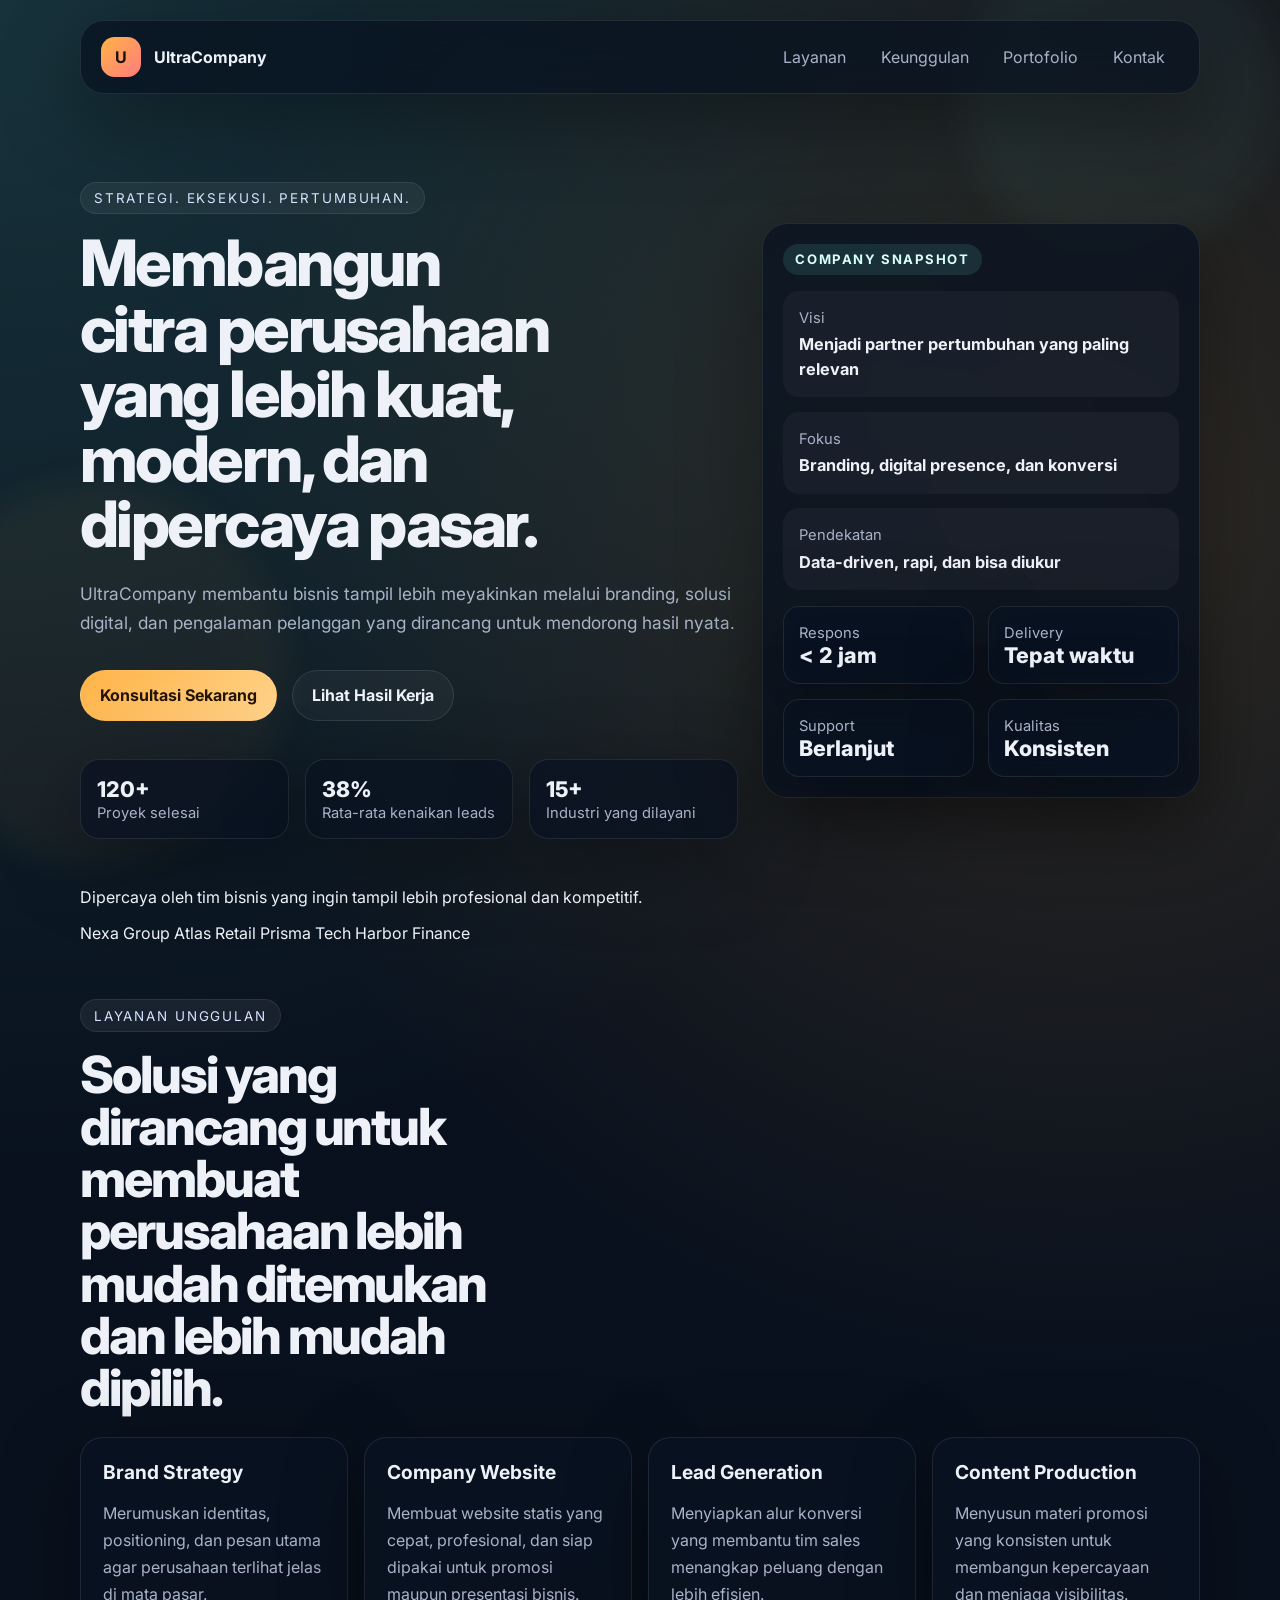
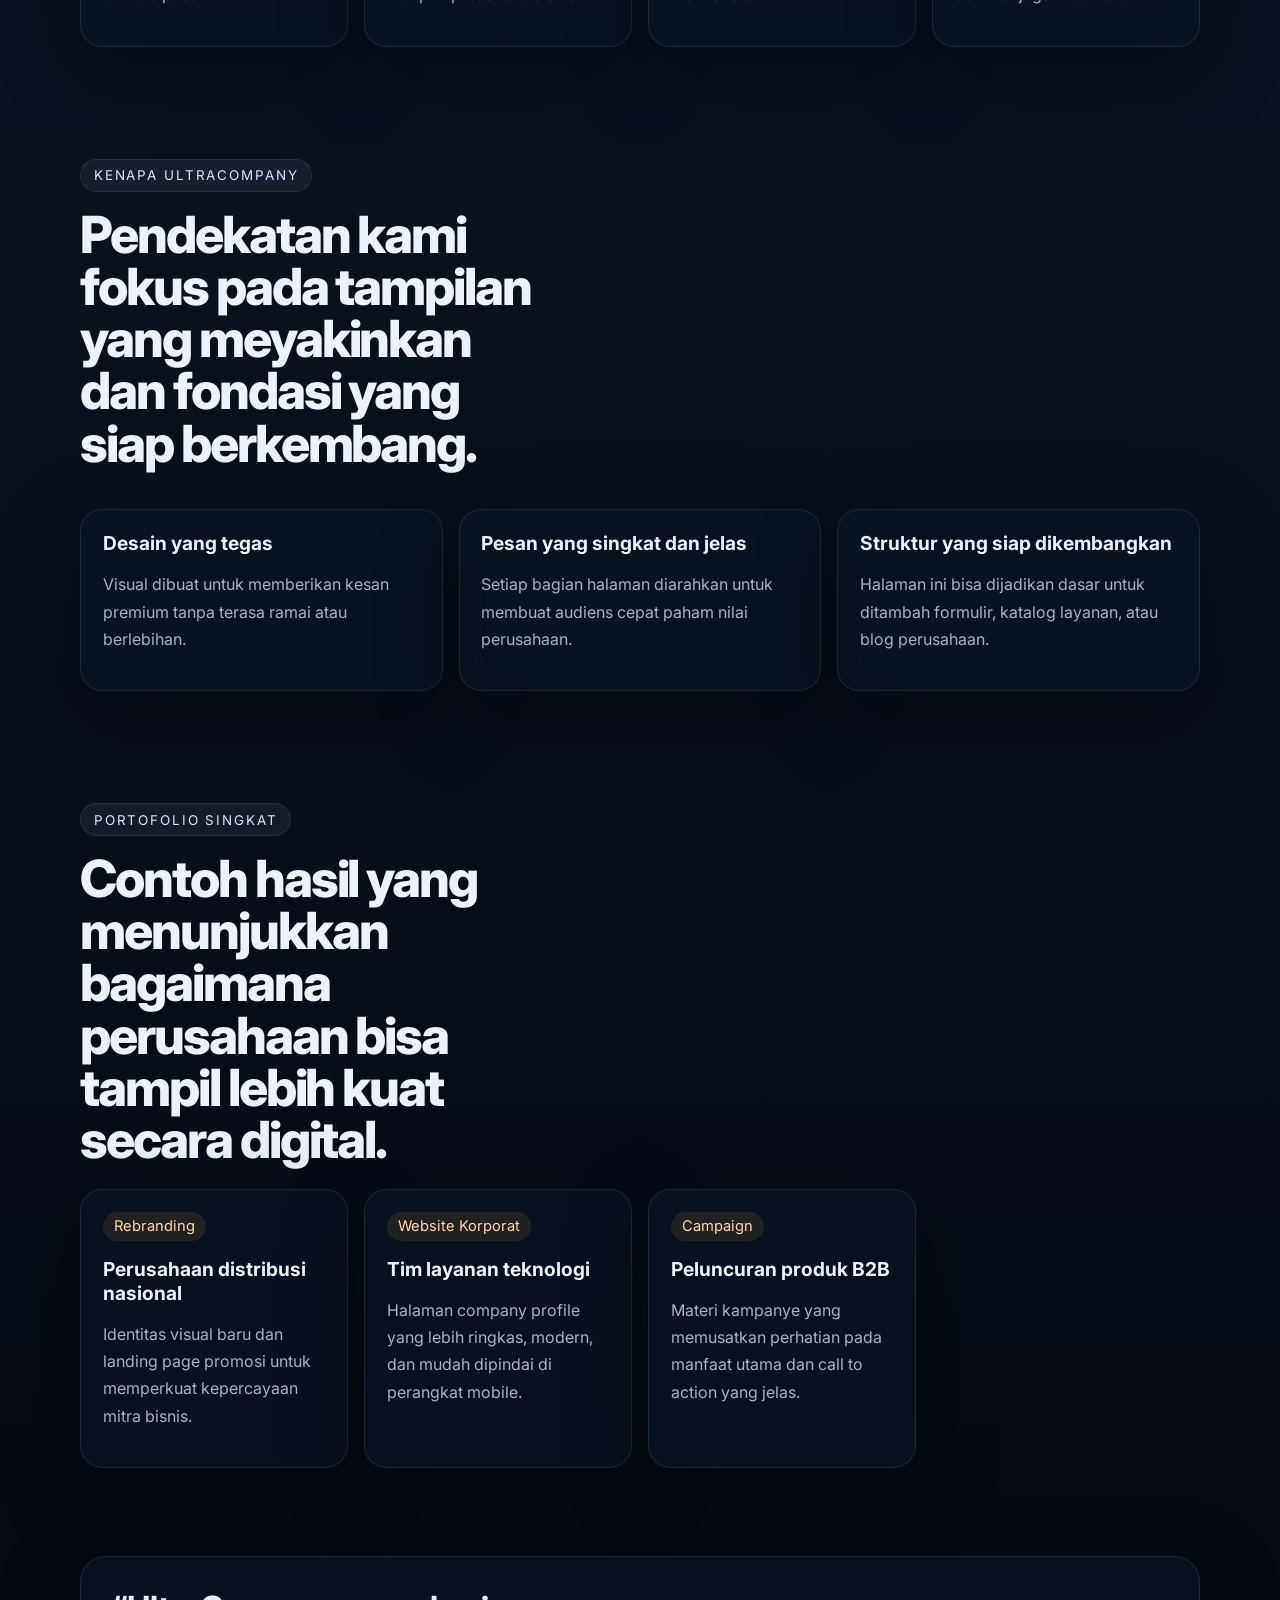
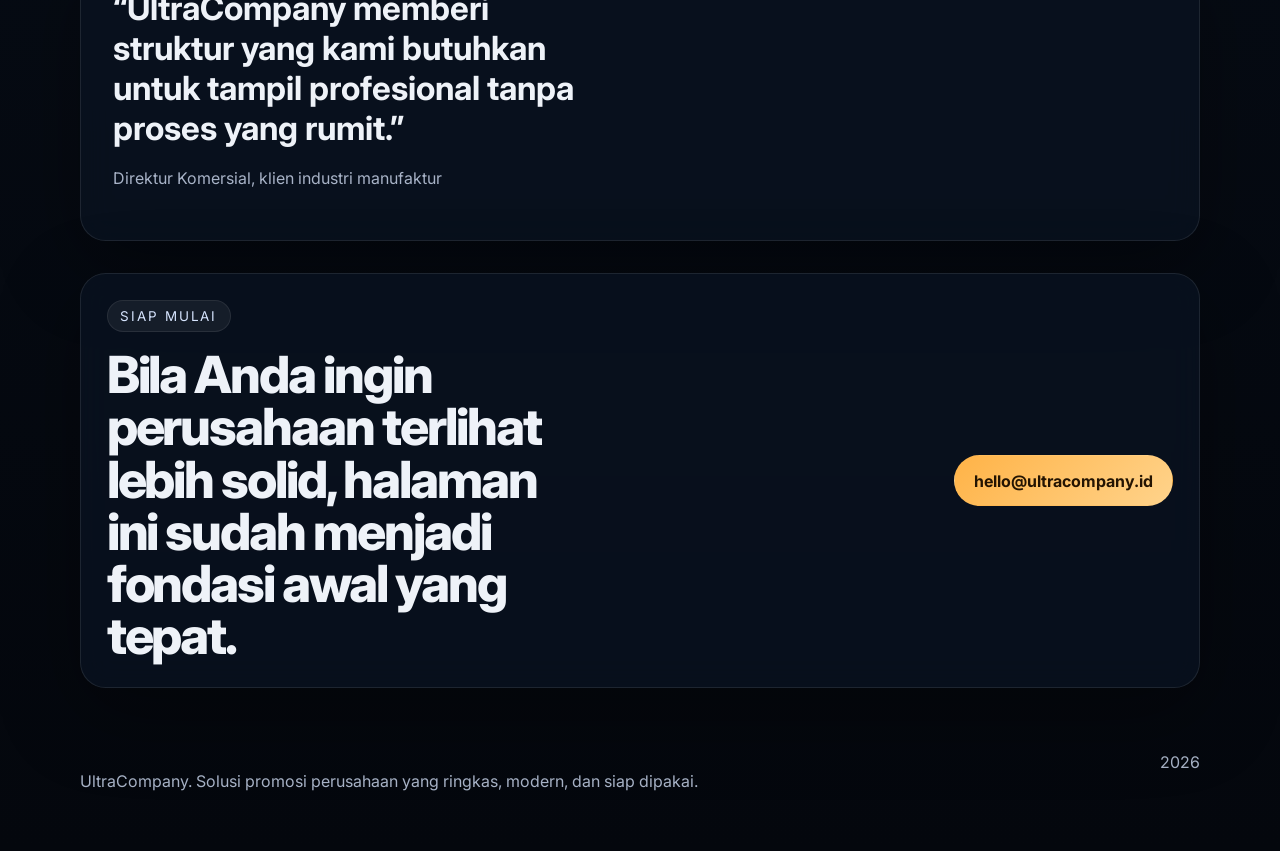
==== html/index.html @ f1da0d90 "web ultra" ====
<!doctype html>
<html lang="id">
<head>
  <meta charset="utf-8">
  <meta name="viewport" content="width=device-width, initial-scale=1">
  <meta name="description" content="UltraCompany adalah mitra strategis untuk solusi bisnis modern, branding, teknologi, dan pertumbuhan perusahaan.">
  <title>UltraCompany | Solusi untuk Perusahaan yang Ingin Bertumbuh</title>
  <link rel="preconnect" href="https://fonts.googleapis.com">
  <link rel="preconnect" href="https://fonts.gstatic.com" crossorigin>
    <link href="https://fonts.googleapis.com/css2?family=Inter:wght@400;500;600;700;800;900&display=swap" rel="stylesheet">
  <link rel="stylesheet" href="../css/style.css">
</head>
<body>
  <div class="backdrop backdrop-a" aria-hidden="true"></div>
  <div class="backdrop backdrop-b" aria-hidden="true"></div>

  <header class="topbar">
    <a class="brand" href="#beranda" aria-label="UltraCompany beranda">
      <span class="brand-mark">U</span>
      <span class="brand-text">UltraCompany</span>
    </a>

    <nav class="nav" aria-label="Navigasi utama">
      <a href="#layanan">Layanan</a>
      <a href="#keunggulan">Keunggulan</a>
      <a href="#portofolio">Portofolio</a>
      <a href="#kontak">Kontak</a>
    </nav>
  </header>

  <main id="beranda">
    <section class="hero section-shell">
      <div class="hero-copy reveal">
        <span class="eyebrow">Strategi. Eksekusi. Pertumbuhan.</span>
        <h1>Membangun citra perusahaan yang lebih kuat, modern, dan dipercaya pasar.</h1>
        <p>
          UltraCompany membantu bisnis tampil lebih meyakinkan melalui branding, solusi digital,
          dan pengalaman pelanggan yang dirancang untuk mendorong hasil nyata.
        </p>

        <div class="hero-actions">
          <a class="btn btn-primary" href="#kontak">Konsultasi Sekarang</a>
          <a class="btn btn-secondary" href="#portofolio">Lihat Hasil Kerja</a>
        </div>

        <div class="stats">
          <div>
            <strong>120+</strong>
            <span>Proyek selesai</span>
          </div>
          <div>
            <strong>38%</strong>
            <span>Rata-rata kenaikan leads</span>
          </div>
          <div>
            <strong>15+</strong>
            <span>Industri yang dilayani</span>
          </div>
        </div>
      </div>

      <aside class="hero-card reveal" aria-label="Ringkasan perusahaan">
        <div class="card-chip">Company Snapshot</div>
        <div class="card-panel">
          <div class="panel-row">
            <span>Visi</span>
            <strong>Menjadi partner pertumbuhan yang paling relevan</strong>
          </div>
          <div class="panel-row">
            <span>Fokus</span>
            <strong>Branding, digital presence, dan konversi</strong>
          </div>
          <div class="panel-row">
            <span>Pendekatan</span>
            <strong>Data-driven, rapi, dan bisa diukur</strong>
          </div>
        </div>

        <div class="mini-grid">
          <div>
            <span>Respons</span>
            <strong>&lt; 2 jam</strong>
          </div>
          <div>
            <span>Delivery</span>
            <strong>Tepat waktu</strong>
          </div>
          <div>
            <span>Support</span>
            <strong>Berlanjut</strong>
          </div>
          <div>
            <span>Kualitas</span>
            <strong>Konsisten</strong>
          </div>
        </div>
      </aside>
    </section>

    <section class="section-shell trust-strip reveal" aria-label="Kepercayaan klien">
      <p>Dipercaya oleh tim bisnis yang ingin tampil lebih profesional dan kompetitif.</p>
      <div class="logos">
        <span>Nexa Group</span>
        <span>Atlas Retail</span>
        <span>Prisma Tech</span>
        <span>Harbor Finance</span>
      </div>
    </section>

    <section id="layanan" class="section-shell section-block">
      <div class="section-heading reveal">
        <span class="eyebrow">Layanan Unggulan</span>
        <h2>Solusi yang dirancang untuk membuat perusahaan lebih mudah ditemukan dan lebih mudah dipilih.</h2>
      </div>

      <div class="service-grid">
        <article class="service-card reveal">
          <h3>Brand Strategy</h3>
          <p>Merumuskan identitas, positioning, dan pesan utama agar perusahaan terlihat jelas di mata pasar.</p>
        </article>
        <article class="service-card reveal">
          <h3>Company Website</h3>
          <p>Membuat website statis yang cepat, profesional, dan siap dipakai untuk promosi maupun presentasi bisnis.</p>
        </article>
        <article class="service-card reveal">
          <h3>Lead Generation</h3>
          <p>Menyiapkan alur konversi yang membantu tim sales menangkap peluang dengan lebih efisien.</p>
        </article>
        <article class="service-card reveal">
          <h3>Content Production</h3>
          <p>Menyusun materi promosi yang konsisten untuk membangun kepercayaan dan menjaga visibilitas.</p>
        </article>
      </div>
    </section>

    <section id="keunggulan" class="section-shell section-block split-layout">
      <div class="section-heading reveal">
        <span class="eyebrow">Kenapa UltraCompany</span>
        <h2>Pendekatan kami fokus pada tampilan yang meyakinkan dan fondasi yang siap berkembang.</h2>
      </div>

      <div class="benefits">
        <div class="benefit-item reveal">
          <strong>Desain yang tegas</strong>
          <p>Visual dibuat untuk memberikan kesan premium tanpa terasa ramai atau berlebihan.</p>
        </div>
        <div class="benefit-item reveal">
          <strong>Pesan yang singkat dan jelas</strong>
          <p>Setiap bagian halaman diarahkan untuk membuat audiens cepat paham nilai perusahaan.</p>
        </div>
        <div class="benefit-item reveal">
          <strong>Struktur yang siap dikembangkan</strong>
          <p>Halaman ini bisa dijadikan dasar untuk ditambah formulir, katalog layanan, atau blog perusahaan.</p>
        </div>
      </div>
    </section>

    <section id="portofolio" class="section-shell section-block">
      <div class="section-heading reveal">
        <span class="eyebrow">Portofolio Singkat</span>
        <h2>Contoh hasil yang menunjukkan bagaimana perusahaan bisa tampil lebih kuat secara digital.</h2>
      </div>

      <div class="portfolio-grid">
        <article class="portfolio-card reveal">
          <span class="portfolio-tag">Rebranding</span>
          <h3>Perusahaan distribusi nasional</h3>
          <p>Identitas visual baru dan landing page promosi untuk memperkuat kepercayaan mitra bisnis.</p>
        </article>
        <article class="portfolio-card reveal">
          <span class="portfolio-tag">Website Korporat</span>
          <h3>Tim layanan teknologi</h3>
          <p>Halaman company profile yang lebih ringkas, modern, dan mudah dipindai di perangkat mobile.</p>
        </article>
        <article class="portfolio-card reveal">
          <span class="portfolio-tag">Campaign</span>
          <h3>Peluncuran produk B2B</h3>
          <p>Materi kampanye yang memusatkan perhatian pada manfaat utama dan call to action yang jelas.</p>
        </article>
      </div>
    </section>

    <section class="section-shell quote-block reveal">
      <blockquote>
        “UltraCompany memberi struktur yang kami butuhkan untuk tampil profesional tanpa proses yang rumit.”
      </blockquote>
      <p>Direktur Komersial, klien industri manufaktur</p>
    </section>

    <section id="kontak" class="section-shell section-block contact-block reveal">
      <div>
        <span class="eyebrow">Siap Mulai</span>
        <h2>Bila Anda ingin perusahaan terlihat lebih solid, halaman ini sudah menjadi fondasi awal yang tepat.</h2>
      </div>

      <a class="btn btn-primary" href="mailto:hello@ultracompany.id">hello@ultracompany.id</a>
    </section>
  </main>

  <footer class="footer section-shell">
    <p>UltraCompany. Solusi promosi perusahaan yang ringkas, modern, dan siap dipakai.</p>
    <span>2026</span>
  </footer>
</body>
</html>
---- css/style.css ----
:root {
  --bg: #08111f;
  --bg-soft: #0f1a2d;
  --panel: rgba(9, 18, 32, 0.78);
  --panel-border: rgba(255, 255, 255, 0.09);
  --text: #eef2f8;
  --muted: #a8b3c7;
  --accent: #ffb347;
  --accent-2: #6ee7d8;
  --shadow: 0 24px 80px rgba(0, 0, 0, 0.35);
}

* {
  box-sizing: border-box;
}

html {
  scroll-behavior: smooth;
}

body {
  margin: 0;
  font-family: "Inter", system-ui, -apple-system, BlinkMacSystemFont, "Segoe UI", sans-serif;
  background:
    radial-gradient(circle at top left, rgba(110, 231, 216, 0.16), transparent 28%),
    radial-gradient(circle at 85% 12%, rgba(255, 179, 71, 0.16), transparent 24%),
    linear-gradient(180deg, #07101d 0%, #09111d 45%, #04070d 100%);
  color: var(--text);
}

a {
  color: inherit;
  text-decoration: none;
}

.backdrop {
  position: fixed;
  inset: auto;
  z-index: -1;
  filter: blur(18px);
  opacity: 0.45;
}

.backdrop-a {
  width: 20rem;
  height: 20rem;
  top: -4rem;
  right: 0;
  background: rgba(110, 231, 216, 0.12);
  border-radius: 50%;
}

.backdrop-b {
  width: 24rem;
  height: 24rem;
  left: -6rem;
  top: 30rem;
  background: rgba(255, 179, 71, 0.12);
  border-radius: 50%;
}

.section-shell {
  width: min(1120px, calc(100% - 2rem));
  margin: 0 auto;
}

.topbar {
  width: min(1120px, calc(100% - 2rem));
  margin: 1.25rem auto 0;
  padding: 1rem 1.25rem;
  display: flex;
  align-items: center;
  justify-content: space-between;
  gap: 1rem;
  border: 1px solid var(--panel-border);
  background: rgba(8, 17, 31, 0.72);
  backdrop-filter: blur(18px);
  border-radius: 1.5rem;
  box-shadow: var(--shadow);
  position: sticky;
  top: 1rem;
  z-index: 20;
}

.brand {
  display: inline-flex;
  align-items: center;
  gap: 0.8rem;
  font-family: inherit;
  font-weight: 700;
}

.brand-mark {
  width: 2.5rem;
  height: 2.5rem;
  display: grid;
  place-items: center;
  border-radius: 0.85rem;
  background: linear-gradient(135deg, var(--accent), #ff7d7d);
  color: #1b1206;
}

.nav {
  display: flex;
  flex-wrap: wrap;
  gap: 0.35rem;
}

.nav a {
  padding: 0.6rem 0.9rem;
  color: var(--muted);
  border-radius: 999px;
}

.nav a:hover,
.nav a:focus-visible {
  background: rgba(255, 255, 255, 0.06);
  color: var(--text);
  outline: none;
}

.hero {
  padding: 5.5rem 0 2rem;
  display: grid;
  grid-template-columns: 1.2fr 0.8fr;
  gap: 1.5rem;
  align-items: center;
}

.hero-copy h1,
.section-heading h2,
.contact-block h2 {
  margin: 0;
  font-family: inherit;
  line-height: 1.02;
  letter-spacing: -0.04em;
  font-weight: 800;
}

.hero-copy h1 {
  font-size: clamp(2.8rem, 5vw, 5.8rem);
  max-width: 11ch;
}

.eyebrow {
  display: inline-block;
  margin-bottom: 1rem;
  padding: 0.45rem 0.8rem;
  border-radius: 999px;
  font-size: 0.84rem;
  letter-spacing: 0.14em;
  text-transform: uppercase;
  color: #d7e5ff;
  background: rgba(255, 255, 255, 0.06);
  border: 1px solid rgba(255, 255, 255, 0.08);
}

.hero-copy p,
.section-heading p,
.service-card p,
.benefit-item p,
.portfolio-card p,
.quote-block p,
.contact-block p,
.footer p {
  color: var(--muted);
  line-height: 1.7;
  font-size: 1rem;
}

.hero-copy p {
  max-width: 60ch;
  font-size: 1.08rem;
  margin: 1.4rem 0 0;
}

.hero-actions {
  display: flex;
  flex-wrap: wrap;
  gap: 0.9rem;
  margin-top: 2rem;
}

.btn {
  display: inline-flex;
  align-items: center;
  justify-content: center;
  min-height: 3.2rem;
  padding: 0.8rem 1.2rem;
  border-radius: 999px;
  border: 1px solid transparent;
  font-weight: 700;
}

.btn-primary {
  background: linear-gradient(135deg, var(--accent), #ffd38b);
  color: #241402;
}

.btn-secondary {
  background: rgba(255, 255, 255, 0.04);
  border-color: rgba(255, 255, 255, 0.1);
}

.stats {
  display: grid;
  grid-template-columns: repeat(3, minmax(0, 1fr));
  gap: 1rem;
  margin-top: 2.4rem;
}

.stats div,
.mini-grid div,
.service-card,
.benefit-item,
.portfolio-card,
.hero-card,
.quote-block,
.contact-block {
  border: 1px solid var(--panel-border);
  background: var(--panel);
  box-shadow: var(--shadow);
  backdrop-filter: blur(16px);
}

.stats div {
  padding: 1rem;
  border-radius: 1.2rem;
}

.stats strong,
.mini-grid strong {
  display: block;
  font-size: 1.35rem;
  font-family: inherit;
  font-weight: 800;
}

.stats span,
.mini-grid span,
.panel-row span,
.portfolio-tag {
  color: var(--muted);
  font-size: 0.92rem;
}

.hero-card {
  padding: 1.25rem;
  border-radius: 1.6rem;
}

.card-chip {
  display: inline-flex;
  margin-bottom: 1rem;
  padding: 0.45rem 0.8rem;
  border-radius: 999px;
  background: rgba(110, 231, 216, 0.12);
  color: #d9fffa;
  font-size: 0.82rem;
  font-weight: 700;
  text-transform: uppercase;
  letter-spacing: 0.12em;
}

.card-panel {
  display: grid;
  gap: 0.9rem;
}

.panel-row {
  padding: 1rem;
  border-radius: 1rem;
  background: rgba(255, 255, 255, 0.04);
}

.panel-row strong {
  display: block;
  margin-top: 0.35rem;
  font-size: 1.02rem;
  line-height: 1.5;
}

.mini-grid {
  margin-top: 1rem;
  display: grid;
  grid-template-columns: repeat(2, minmax(0, 1fr));
  gap: 0.9rem;
}

.mini-grid div {
  padding: 0.95rem;
  border-radius: 1rem;
}

.section-block {
  padding: 3.5rem 0;
}

.section-heading {
  max-width: 58rem;
  margin-bottom: 1.5rem;
}

.section-heading h2,
.contact-block h2 {
  font-size: clamp(2rem, 4vw, 3.4rem);
  max-width: 14ch;
}

.service-grid,
.portfolio-grid {
  display: grid;
  grid-template-columns: repeat(4, minmax(0, 1fr));
  gap: 1rem;
}

.service-card,
.benefit-item,
.portfolio-card {
  padding: 1.35rem;
  border-radius: 1.4rem;
}

.service-card h3,
.benefit-item strong,
.portfolio-card h3 {
  margin: 0 0 0.75rem;
  font-family: inherit;
  font-size: 1.2rem;
  font-weight: 700;
}

.split-layout {
  display: grid;
  gap: 1rem;
}

.benefits {
  display: grid;
  grid-template-columns: repeat(3, minmax(0, 1fr));
  gap: 1rem;
}

.quote-block {
  padding: 2rem;
  border-radius: 1.6rem;
  margin: 2rem auto;
}

.quote-block blockquote {
  margin: 0;
  font-family: inherit;
  font-size: clamp(1.5rem, 2.6vw, 2.5rem);
  line-height: 1.2;
  max-width: 22ch;
  font-weight: 700;
}

.portfolio-tag {
  display: inline-flex;
  margin-bottom: 1rem;
  padding: 0.35rem 0.7rem;
  border-radius: 999px;
  background: rgba(255, 179, 71, 0.1);
  color: #ffd9a4;
}

.contact-block {
  margin: 2rem auto 4rem;
  padding: 1.6rem;
  border-radius: 1.6rem;
  display: flex;
  align-items: center;
  justify-content: space-between;
  gap: 1rem;
}

.footer {
  padding: 0 0 2.5rem;
  display: flex;
  justify-content: space-between;
  gap: 1rem;
  color: var(--muted);
}

.reveal {
  animation: rise 0.7s ease both;
}

.reveal:nth-child(2) {
  animation-delay: 0.08s;
}

.reveal:nth-child(3) {
  animation-delay: 0.16s;
}

.reveal:nth-child(4) {
  animation-delay: 0.24s;
}

@keyframes rise {
  from {
    opacity: 0;
    transform: translateY(18px);
  }
  to {
    opacity: 1;
    transform: translateY(0);
  }
}

@media (max-width: 960px) {
  .hero,
  .service-grid,
  .benefits,
  .portfolio-grid,
  .contact-block,
  .footer {
    grid-template-columns: 1fr;
  }

  .hero,
  .contact-block,
  .footer {
    display: grid;
  }

  .service-grid,
  .portfolio-grid,
  .benefits {
    grid-template-columns: repeat(2, minmax(0, 1fr));
  }

  .hero {
    padding-top: 4rem;
  }

  .topbar {
    position: static;
    flex-direction: column;
    align-items: flex-start;
  }
}

@media (max-width: 680px) {
  .hero-copy h1 {
    font-size: clamp(2.5rem, 11vw, 3.4rem);
    max-width: 12ch;
  }

  .section-shell,
  .topbar {
    width: min(100% - 1rem, 1120px);
  }

  .service-grid,
  .portfolio-grid,
  .benefits,
  .stats,
  .mini-grid {
    grid-template-columns: 1fr;
  }

  .nav {
    gap: 0.2rem;
  }

  .nav a {
    padding: 0.5rem 0.75rem;
  }

  .contact-block {
    text-align: left;
  }

  .footer {
    margin-bottom: 1rem;
  }
}
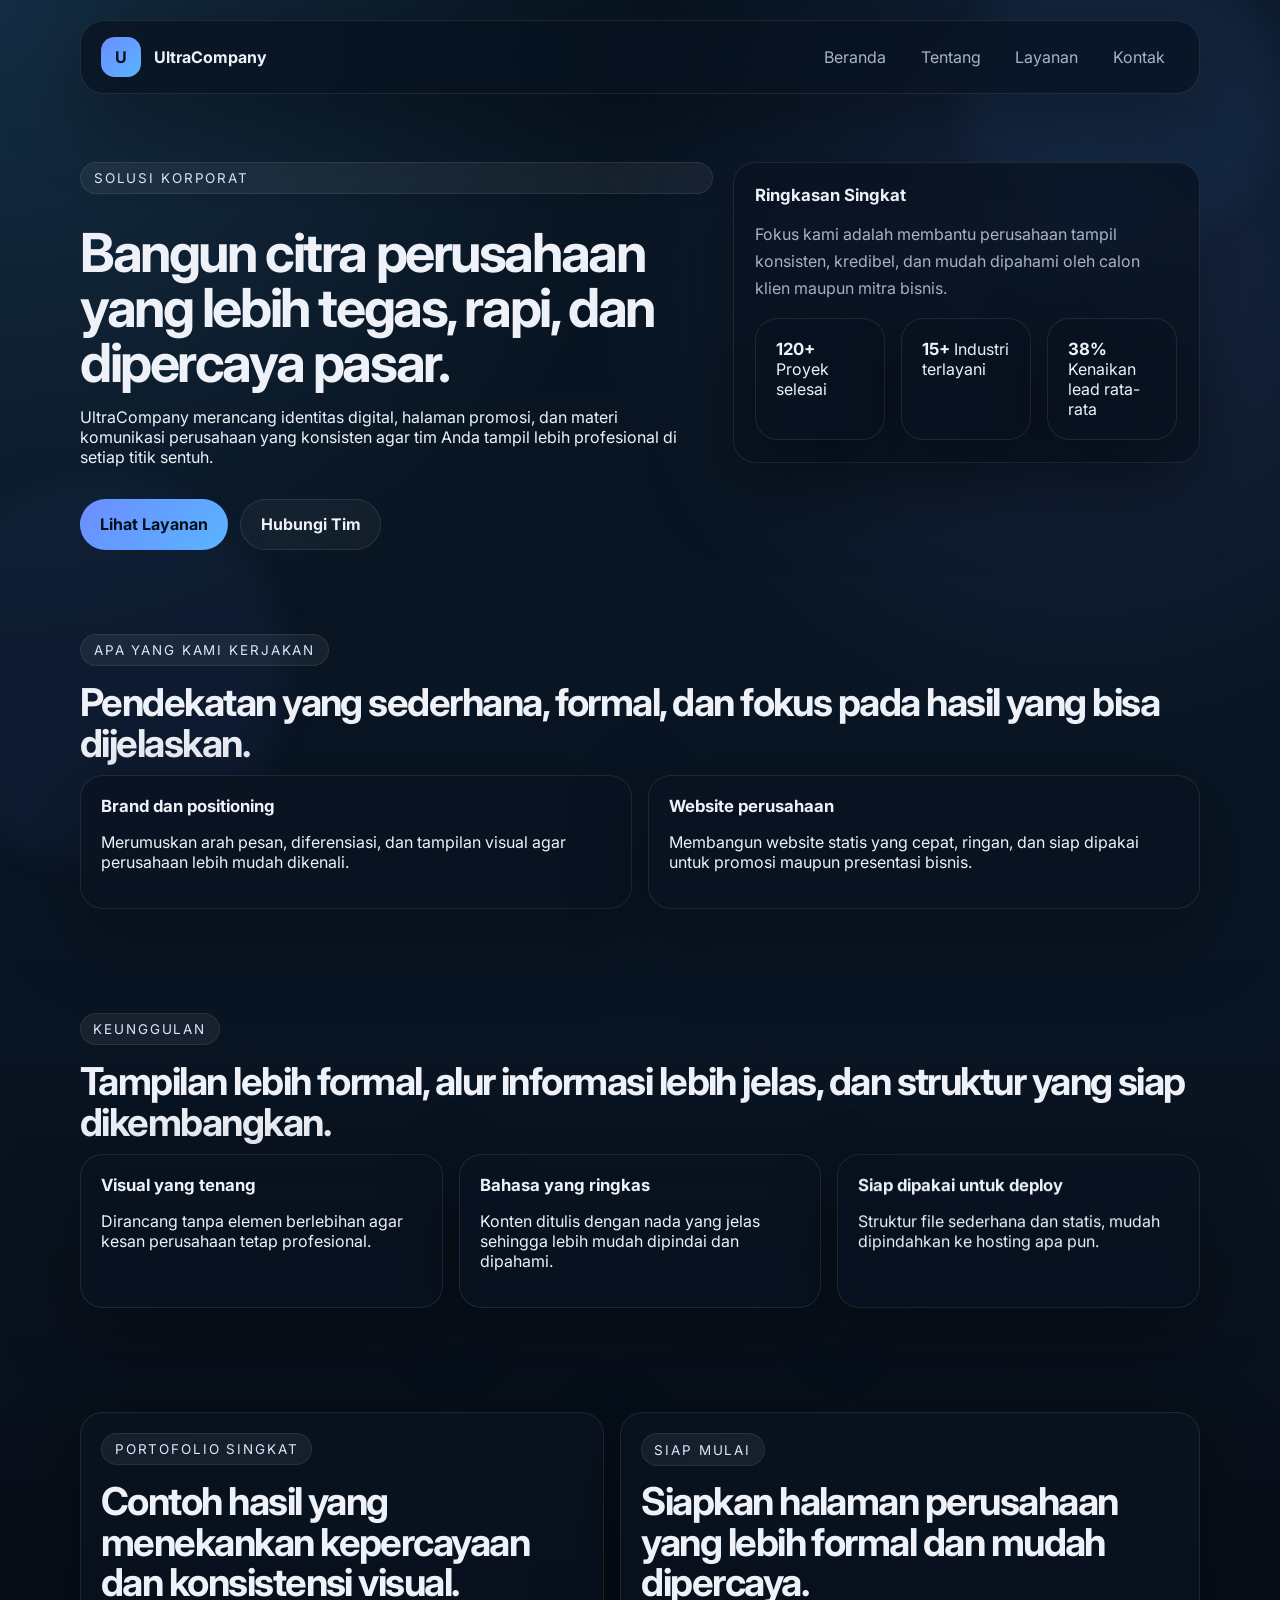
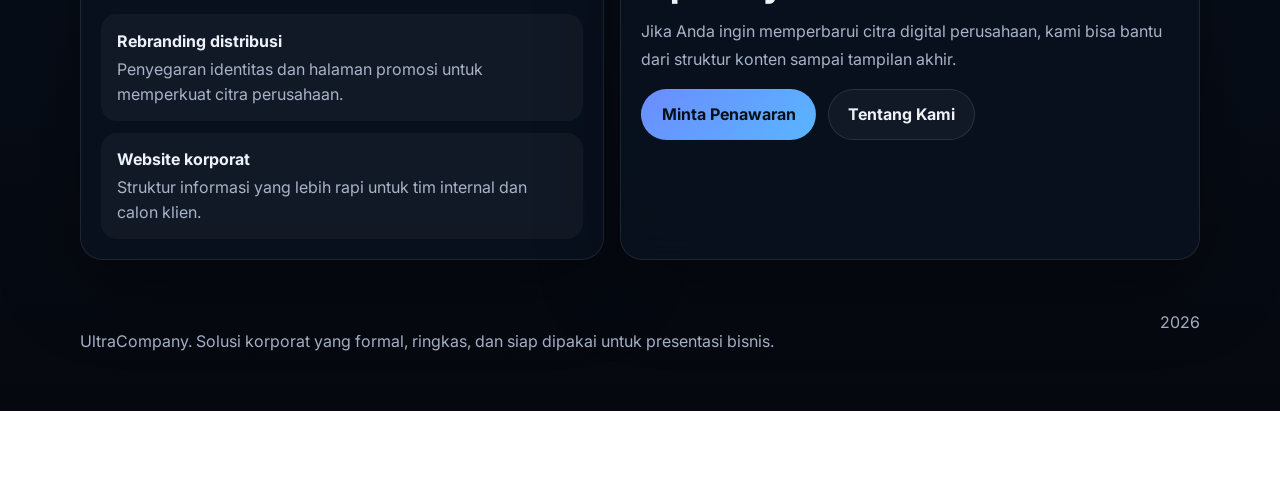
==== commit c70ca1a2: "ready" ====
--- a/html/index.html
+++ b/html/index.html
@@ -2,204 +2,11 @@
 <html lang="id">
 <head>
   <meta charset="utf-8">
+  <meta http-equiv="refresh" content="0; url=../index.html">
   <meta name="viewport" content="width=device-width, initial-scale=1">
-  <meta name="description" content="UltraCompany adalah mitra strategis untuk solusi bisnis modern, branding, teknologi, dan pertumbuhan perusahaan.">
-  <title>UltraCompany | Solusi untuk Perusahaan yang Ingin Bertumbuh</title>
-  <link rel="preconnect" href="https://fonts.googleapis.com">
-  <link rel="preconnect" href="https://fonts.gstatic.com" crossorigin>
-    <link href="https://fonts.googleapis.com/css2?family=Inter:wght@400;500;600;700;800;900&display=swap" rel="stylesheet">
-  <link rel="stylesheet" href="../css/style.css">
+  <title>Mengarahkan ke beranda UltraCompany</title>
 </head>
 <body>
-  <div class="backdrop backdrop-a" aria-hidden="true"></div>
-  <div class="backdrop backdrop-b" aria-hidden="true"></div>
-
-  <header class="topbar">
-    <a class="brand" href="#beranda" aria-label="UltraCompany beranda">
-      <span class="brand-mark">U</span>
-      <span class="brand-text">UltraCompany</span>
-    </a>
-
-    <nav class="nav" aria-label="Navigasi utama">
-      <a href="#layanan">Layanan</a>
-      <a href="#keunggulan">Keunggulan</a>
-      <a href="#portofolio">Portofolio</a>
-      <a href="#kontak">Kontak</a>
-    </nav>
-  </header>
-
-  <main id="beranda">
-    <section class="hero section-shell">
-      <div class="hero-copy reveal">
-        <span class="eyebrow">Strategi. Eksekusi. Pertumbuhan.</span>
-        <h1>Membangun citra perusahaan yang lebih kuat, modern, dan dipercaya pasar.</h1>
-        <p>
-          UltraCompany membantu bisnis tampil lebih meyakinkan melalui branding, solusi digital,
-          dan pengalaman pelanggan yang dirancang untuk mendorong hasil nyata.
-        </p>
-
-        <div class="hero-actions">
-          <a class="btn btn-primary" href="#kontak">Konsultasi Sekarang</a>
-          <a class="btn btn-secondary" href="#portofolio">Lihat Hasil Kerja</a>
-        </div>
-
-        <div class="stats">
-          <div>
-            <strong>120+</strong>
-            <span>Proyek selesai</span>
-          </div>
-          <div>
-            <strong>38%</strong>
-            <span>Rata-rata kenaikan leads</span>
-          </div>
-          <div>
-            <strong>15+</strong>
-            <span>Industri yang dilayani</span>
-          </div>
-        </div>
-      </div>
-
-      <aside class="hero-card reveal" aria-label="Ringkasan perusahaan">
-        <div class="card-chip">Company Snapshot</div>
-        <div class="card-panel">
-          <div class="panel-row">
-            <span>Visi</span>
-            <strong>Menjadi partner pertumbuhan yang paling relevan</strong>
-          </div>
-          <div class="panel-row">
-            <span>Fokus</span>
-            <strong>Branding, digital presence, dan konversi</strong>
-          </div>
-          <div class="panel-row">
-            <span>Pendekatan</span>
-            <strong>Data-driven, rapi, dan bisa diukur</strong>
-          </div>
-        </div>
-
-        <div class="mini-grid">
-          <div>
-            <span>Respons</span>
-            <strong>&lt; 2 jam</strong>
-          </div>
-          <div>
-            <span>Delivery</span>
-            <strong>Tepat waktu</strong>
-          </div>
-          <div>
-            <span>Support</span>
-            <strong>Berlanjut</strong>
-          </div>
-          <div>
-            <span>Kualitas</span>
-            <strong>Konsisten</strong>
-          </div>
-        </div>
-      </aside>
-    </section>
-
-    <section class="section-shell trust-strip reveal" aria-label="Kepercayaan klien">
-      <p>Dipercaya oleh tim bisnis yang ingin tampil lebih profesional dan kompetitif.</p>
-      <div class="logos">
-        <span>Nexa Group</span>
-        <span>Atlas Retail</span>
-        <span>Prisma Tech</span>
-        <span>Harbor Finance</span>
-      </div>
-    </section>
-
-    <section id="layanan" class="section-shell section-block">
-      <div class="section-heading reveal">
-        <span class="eyebrow">Layanan Unggulan</span>
-        <h2>Solusi yang dirancang untuk membuat perusahaan lebih mudah ditemukan dan lebih mudah dipilih.</h2>
-      </div>
-
-      <div class="service-grid">
-        <article class="service-card reveal">
-          <h3>Brand Strategy</h3>
-          <p>Merumuskan identitas, positioning, dan pesan utama agar perusahaan terlihat jelas di mata pasar.</p>
-        </article>
-        <article class="service-card reveal">
-          <h3>Company Website</h3>
-          <p>Membuat website statis yang cepat, profesional, dan siap dipakai untuk promosi maupun presentasi bisnis.</p>
-        </article>
-        <article class="service-card reveal">
-          <h3>Lead Generation</h3>
-          <p>Menyiapkan alur konversi yang membantu tim sales menangkap peluang dengan lebih efisien.</p>
-        </article>
-        <article class="service-card reveal">
-          <h3>Content Production</h3>
-          <p>Menyusun materi promosi yang konsisten untuk membangun kepercayaan dan menjaga visibilitas.</p>
-        </article>
-      </div>
-    </section>
-
-    <section id="keunggulan" class="section-shell section-block split-layout">
-      <div class="section-heading reveal">
-        <span class="eyebrow">Kenapa UltraCompany</span>
-        <h2>Pendekatan kami fokus pada tampilan yang meyakinkan dan fondasi yang siap berkembang.</h2>
-      </div>
-
-      <div class="benefits">
-        <div class="benefit-item reveal">
-          <strong>Desain yang tegas</strong>
-          <p>Visual dibuat untuk memberikan kesan premium tanpa terasa ramai atau berlebihan.</p>
-        </div>
-        <div class="benefit-item reveal">
-          <strong>Pesan yang singkat dan jelas</strong>
-          <p>Setiap bagian halaman diarahkan untuk membuat audiens cepat paham nilai perusahaan.</p>
-        </div>
-        <div class="benefit-item reveal">
-          <strong>Struktur yang siap dikembangkan</strong>
-          <p>Halaman ini bisa dijadikan dasar untuk ditambah formulir, katalog layanan, atau blog perusahaan.</p>
-        </div>
-      </div>
-    </section>
-
-    <section id="portofolio" class="section-shell section-block">
-      <div class="section-heading reveal">
-        <span class="eyebrow">Portofolio Singkat</span>
-        <h2>Contoh hasil yang menunjukkan bagaimana perusahaan bisa tampil lebih kuat secara digital.</h2>
-      </div>
-
-      <div class="portfolio-grid">
-        <article class="portfolio-card reveal">
-          <span class="portfolio-tag">Rebranding</span>
-          <h3>Perusahaan distribusi nasional</h3>
-          <p>Identitas visual baru dan landing page promosi untuk memperkuat kepercayaan mitra bisnis.</p>
-        </article>
-        <article class="portfolio-card reveal">
-          <span class="portfolio-tag">Website Korporat</span>
-          <h3>Tim layanan teknologi</h3>
-          <p>Halaman company profile yang lebih ringkas, modern, dan mudah dipindai di perangkat mobile.</p>
-        </article>
-        <article class="portfolio-card reveal">
-          <span class="portfolio-tag">Campaign</span>
-          <h3>Peluncuran produk B2B</h3>
-          <p>Materi kampanye yang memusatkan perhatian pada manfaat utama dan call to action yang jelas.</p>
-        </article>
-      </div>
-    </section>
-
-    <section class="section-shell quote-block reveal">
-      <blockquote>
-        “UltraCompany memberi struktur yang kami butuhkan untuk tampil profesional tanpa proses yang rumit.”
-      </blockquote>
-      <p>Direktur Komersial, klien industri manufaktur</p>
-    </section>
-
-    <section id="kontak" class="section-shell section-block contact-block reveal">
-      <div>
-        <span class="eyebrow">Siap Mulai</span>
-        <h2>Bila Anda ingin perusahaan terlihat lebih solid, halaman ini sudah menjadi fondasi awal yang tepat.</h2>
-      </div>
-
-      <a class="btn btn-primary" href="mailto:hello@ultracompany.id">hello@ultracompany.id</a>
-    </section>
-  </main>
-
-  <footer class="footer section-shell">
-    <p>UltraCompany. Solusi promosi perusahaan yang ringkas, modern, dan siap dipakai.</p>
-    <span>2026</span>
-  </footer>
+  <p>Jika Anda tidak diarahkan otomatis, buka <a href="../index.html">beranda UltraCompany</a>.</p>
 </body>
 </html>
